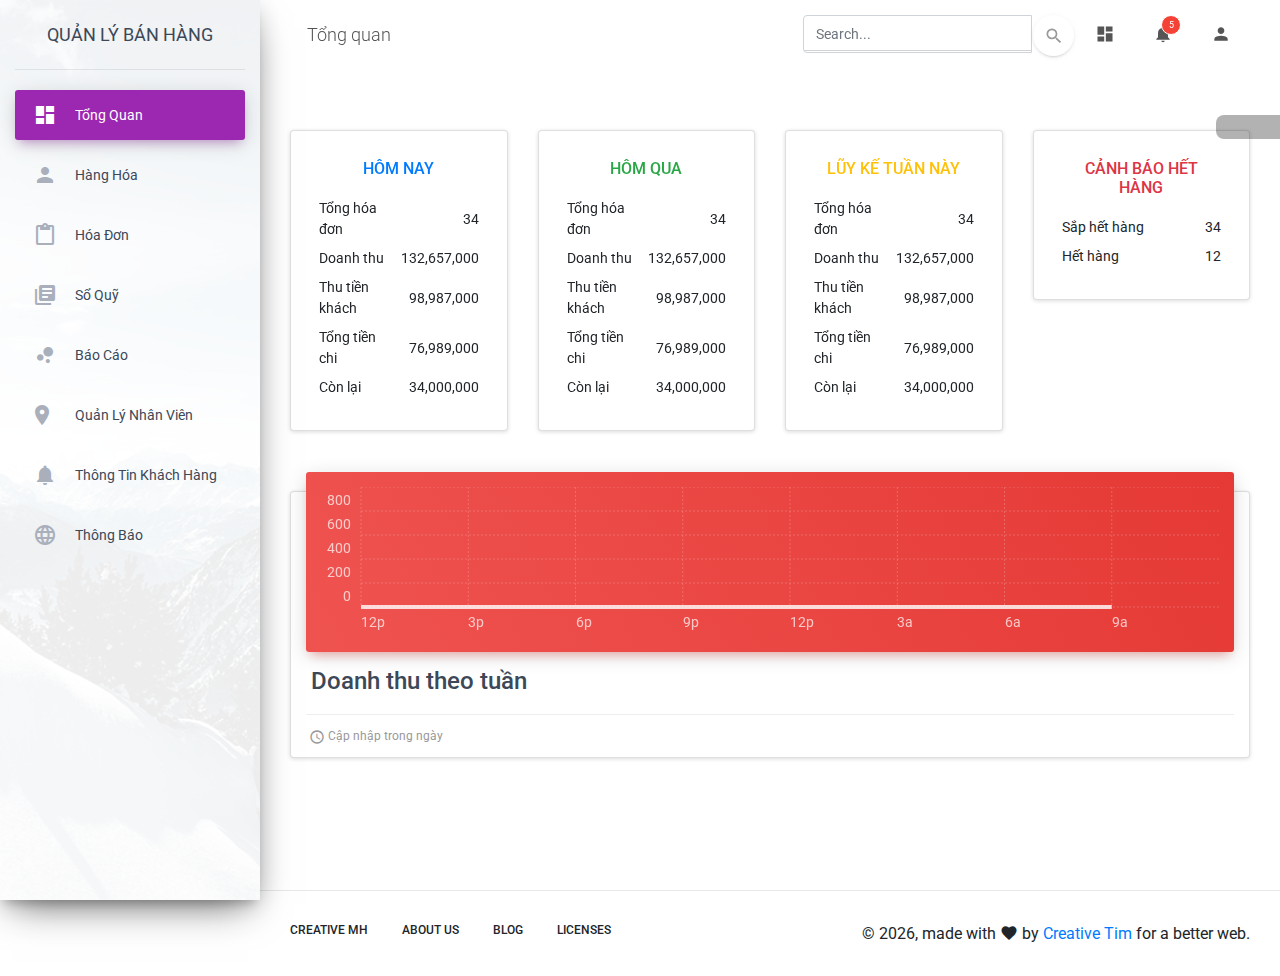
==== material-dashboard-master/examples/dashboard.html @ 80c6a771 "test" ====
<!DOCTYPE html>
<html lang="en">

<head>
  <meta charset="utf-8" />
  <link rel="apple-touch-icon" sizes="76x76" href="../assets/img/apple-icon.png">
  <link rel="icon" type="image/png" href="../assets/img/favicon.png">
  <meta http-equiv="X-UA-Compatible" content="IE=edge,chrome=1" />
  <title>
    Tổng quan
  </title>
  <meta content='width=device-width, initial-scale=1.0, shrink-to-fit=no' name='viewport' />
  <!--     Fonts and icons     -->
  <link rel="stylesheet" type="text/css" href="https://fonts.googleapis.com/css?family=Roboto:300,400,500,700|Roboto+Slab:400,700|Material+Icons" />
  <link rel="stylesheet" href="https://maxcdn.bootstrapcdn.com/font-awesome/latest/css/font-awesome.min.css">
  <!-- CSS Files -->
  <link href="../assets/css/material-dashboard.css?v=2.1.2" rel="stylesheet" />
  <!-- CSS Just for demo purpose, don't include it in your project -->
  <link href="../assets/demo/demo.css" rel="stylesheet" />
  <link rel="stylesheet" href="https://maxcdn.bootstrapcdn.com/bootstrap/4.5.2/css/bootstrap.min.css">
  <script src="https://ajax.googleapis.com/ajax/libs/jquery/3.5.1/jquery.min.js"></script>
  <script src="https://cdnjs.cloudflare.com/ajax/libs/popper.js/1.16.0/umd/popper.min.js"></script>
  <script src="https://maxcdn.bootstrapcdn.com/bootstrap/4.5.2/js/bootstrap.min.js"></script>
</head>

<body class="">
  <div class="wrapper ">
    <div class="sidebar" data-color="purple" data-background-color="white" data-image="../assets/img/sidebar-1.jpg">
      <!--
        Tip 1: You can change the color of the sidebar using: data-color="purple | azure | green | orange | danger"

        Tip 2: you can also add an image using data-image tag
    -->
      <div class="logo"><a href="http://www.creative-tim.com" class="simple-text logo-normal">
          Quản lý bán hàng
        </a></div>
      <div class="sidebar-wrapper">
        <ul class="nav">
          <li class="nav-item active  ">
            <a class="nav-link" href="./dashboard.html">
              <i class="material-icons">dashboard</i>
              <p>Tổng quan</p>
            </a>
          </li>
          <li class="nav-item ">
            <a class="nav-link" href="./products.html">
              <i class="material-icons">person</i>
              <p>Hàng hóa</p>
            </a>
          </li>
          <li class="nav-item ">
            <a class="nav-link" href="./hoadon.html">
              <i class="material-icons">content_paste</i>
              <p>Hóa đơn</p>
            </a>
          </li>
          <li class="nav-item ">
            <a class="nav-link" href="./soquy.html">
              <i class="material-icons">library_books</i>
              <p>Sổ quỹ</p>
            </a>
          </li>
          <li class="nav-item ">
            <a class="nav-link" href="./doanhthu.html">
              <i class="material-icons">bubble_chart</i>
              <p>Báo cáo</p>
            </a>
          </li>
          <li class="nav-item ">
            <a class="nav-link" href="./nhanvien.html">
              <i class="material-icons">location_ons</i>
              <p>Quản lý nhân viên</p>
            </a>
          </li>
          <li class="nav-item ">
            <a class="nav-link" href="./khachhang.html">
              <i class="material-icons">notifications</i>
              <p>Thông tin khách hàng</p>
            </a>
          </li>
          <li class="nav-item ">
            <a class="nav-link" href="./notifications.html">
              <i class="material-icons">language</i>
              <p>Thông báo</p>
            </a>
          </li>
        </ul>
      </div>
    </div>
    <div class="main-panel">
      <!-- Navbar -->
      <nav class="navbar navbar-expand-lg navbar-transparent navbar-absolute fixed-top ">
        <div class="container-fluid">
          <div class="navbar-wrapper">
            <a class="navbar-brand" href="javascript:;">Tổng quan</a>
          </div>
          <button class="navbar-toggler" type="button" data-toggle="collapse" aria-controls="navigation-index" aria-expanded="false" aria-label="Toggle navigation">
            <span class="sr-only">Toggle navigation</span>
            <span class="navbar-toggler-icon icon-bar"></span>
            <span class="navbar-toggler-icon icon-bar"></span>
            <span class="navbar-toggler-icon icon-bar"></span>
          </button>
          <div class="collapse navbar-collapse justify-content-end">
            <form class="navbar-form">
              <div class="input-group no-border">
                <input type="text" value="" class="form-control" placeholder="Search...">
                <button type="submit" class="btn btn-white btn-round btn-just-icon">
                  <i class="material-icons">search</i>
                  <div class="ripple-container"></div>
                </button>
              </div>
            </form>
            <ul class="navbar-nav">
              <li class="nav-item">
                <a class="nav-link" href="javascript:;">
                  <i class="material-icons">dashboard</i>
                  <p class="d-lg-none d-md-block">
                    Stats
                  </p>
                </a>
              </li>
              <li class="nav-item dropdown">
                <a class="nav-link" href="http://example.com" id="navbarDropdownMenuLink" data-toggle="dropdown" aria-haspopup="true" aria-expanded="false">
                  <i class="material-icons">notifications</i>
                  <span class="notification">5</span>
                  <p class="d-lg-none d-md-block">
                    Some Actions
                  </p>
                </a>
                <div class="dropdown-menu dropdown-menu-right" aria-labelledby="navbarDropdownMenuLink">
                  <a class="dropdown-item" href="#">Mike John responded to your email</a>
                  <a class="dropdown-item" href="#">You have 5 new tasks</a>
                  <a class="dropdown-item" href="#">You're now friend with Andrew</a>
                  <a class="dropdown-item" href="#">Another Notification</a>
                  <a class="dropdown-item" href="#">Another One</a>
                </div>
              </li>
              <li class="nav-item dropdown">
                <a class="nav-link" href="javascript:;" id="navbarDropdownProfile" data-toggle="dropdown" aria-haspopup="true" aria-expanded="false">
                  <i class="material-icons">person</i>
                  <p class="d-lg-none d-md-block">
                    Account
                  </p>
                </a>
                <div class="dropdown-menu dropdown-menu-right" aria-labelledby="navbarDropdownProfile">
                  <a class="dropdown-item" href="#">Profile</a>
                  <a class="dropdown-item" href="#">Settings</a>
                  <div class="dropdown-divider"></div>
                  <a class="dropdown-item" href="#">Log out</a>
                </div>
              </li>
            </ul>
          </div>
        </div>
      </nav>
      <!-- End Navbar -->
      <div class="content">
        <div class="container-fluid">
          <div class="row">
            <div class="col-lg-3 col-md-6 col-sm-6">
              <div class="card card-stats">
                <div class="card-header">                 
                  <h6 class="text-primary m-3 text-center">
                    Hôm nay
                  </h6>
                  <table class="table table-borderless">
                    <tbody>
                      <tr>
                        <td class="text-left py-1">Tổng hóa đơn</td>
                        <td class="py-0 text-right">34</td>
                      </tr>
                      <tr>
                        <td class="text-left py-1">Doanh thu</td>
                        <td class="py-0 text-right">132,657,000</td>
                      </tr>
                      <tr>
                        <td class="text-left py-1">Thu tiền khách</td>
                        <td class="py-0 text-right">98,987,000</td>
                      </tr>
                      <tr>
                        <td class="text-left py-1">Tổng tiền chi</td>
                        <td class="py-0 text-right">76,989,000</td>
                      </tr>
                      <tr>
                        <td class="text-left py-1">Còn lại</td>
                        <td class="py-0 text-right">34,000,000</td>
                      </tr>
                    </tbody>
                  </table>
                </div>
              </div>
            </div>
            <div class="col-lg-3 col-md-6 col-sm-6">
              <div class="card card-stats">
                <div class="card-header">                 
                  <h6 class="text-success m-3 text-center">
                    Hôm qua
                  </h6>
                  <table class="table table-borderless">
                    <tbody>
                      <tr>
                        <td class="text-left py-1">Tổng hóa đơn</td>
                        <td class="py-0 text-right">34</td>
                      </tr>
                      <tr>
                        <td class="text-left py-1">Doanh thu</td>
                        <td class="py-0 text-right">132,657,000</td>
                      </tr>
                      <tr>
                        <td class="text-left py-1">Thu tiền khách</td>
                        <td class="py-0 text-right">98,987,000</td>
                      </tr>
                      <tr>
                        <td class="text-left py-1">Tổng tiền chi</td>
                        <td class="py-0 text-right">76,989,000</td>
                      </tr>
                      <tr>
                        <td class="text-left py-1">Còn lại</td>
                        <td class="py-0 text-right">34,000,000</td>
                      </tr>
                    </tbody>
                  </table>
                </div>
              </div>
            </div>
            
            <div class="col-lg-3 col-md-6 col-sm-6">
              <div class="card card-stats">
                <div class="card-header">                 
                  <h6 class="text-warning m-3 text-center">
                    Lũy kế tuần này
                  </h6>
                  <table class="table table-borderless">
                    <tbody>
                      <tr>
                        <td class="text-left py-1">Tổng hóa đơn</td>
                        <td class="py-0 text-right">34</td>
                      </tr>
                      <tr>
                        <td class="text-left py-1">Doanh thu</td>
                        <td class="py-0 text-right">132,657,000</td>
                      </tr>
                      <tr>
                        <td class="text-left py-1">Thu tiền khách</td>
                        <td class="py-0 text-right">98,987,000</td>
                      </tr>
                      <tr>
                        <td class="text-left py-1">Tổng tiền chi</td>
                        <td class="py-0 text-right">76,989,000</td>
                      </tr>
                      <tr>
                        <td class="text-left py-1">Còn lại</td>
                        <td class="py-0 text-right">34,000,000</td>
                      </tr>
                    </tbody>
                  </table>
                </div>
              </div>
            </div>
            <div class="col-lg-3 col-md-6 col-sm-6">
              <div class="card card-stats">
                <div class="card-header">                 
                  <h6 class="text-danger m-3 text-center">
                    Cảnh báo hết hàng
                  </h6>
                  <table class="table table-borderless">
                    <tbody>
                      <tr>
                        <td class="text-left py-1">Sắp hết hàng</td>
                        <td class="py-0 text-right">34</td>
                      </tr>
                      <tr>
                        <td class="text-left py-1">Hết hàng</td>
                        <td class="py-0 text-right">12</td>
                      </tr>
                    </tbody>
                  </table>
                </div>
              </div>
            </div>
          </div>
          <div class="row">
            <!-- <div class="col-md-4">
              <div class="card card-chart">
                <div class="card-header card-header-success">
                  <div class="ct-chart" id="dailySalesChart"></div>
                </div>
                <div class="card-body">
                  <h4 class="card-title">Daily Sales</h4>
                  <p class="card-category">
                    <span class="text-success"><i class="fa fa-long-arrow-up"></i> 55% </span> increase in today sales.</p>
                </div>
                <div class="card-footer">
                  <div class="stats">
                    <i class="material-icons">access_time</i> updated 4 minutes ago
                  </div>
                </div>
              </div>
            </div>
            <div class="col-md-4">
              <div class="card card-chart">
                <div class="card-header card-header-warning">
                  <div class="ct-chart" id="websiteViewsChart"></div>
                </div>
                <div class="card-body">
                  <h4 class="card-title">Email Subscriptions</h4>
                  <p class="card-category">Last Campaign Performance</p>
                </div>
                <div class="card-footer">
                  <div class="stats">
                    <i class="material-icons">access_time</i> campaign sent 2 days ago
                  </div>
                </div>
              </div>
            </div> -->
            <div class="col-md-12">
              <div class="card card-chart">
                <div class="card-header card-header-danger">
                  <div class="ct-chart" id="completedTasksChart"></div>
                </div>
                <div class="card-body">
                  <h4 class="card-title">Doanh thu theo tuần</h4>
                  <p class="card-category"></p>
                </div>
                <div class="card-footer">
                  <div class="stats">
                    <i class="material-icons">access_time</i> Cập nhập trong ngày
                  </div>
                </div>
              </div>
            </div>
          </div>
          <div class="row">
            <div class="col-md-6">
              <img src="https://cafef.mediacdn.vn/k:2015/11-03-2015-11-15-30-sa-1426047344367/an-so-vinpro-tren-thi-truong-dien-tu-dien-may-tri-gia-hon-5-ty-usd.jpg" alt="" class="img-fluid ">
            </div>
            <div class="col-md-6 pt-5">
              <img src="https://lh3.googleusercontent.com/proxy/8wDE-Rsdy0x2GHE4mngHpRmIA7eTluphbeXsG3t8Bx5NBqUGTZd6cN5RZfjtw_g7pRmLVjQ9ryjRb3BkZs7ckys8gOQWhFRg29A0LyfLE0O_" class="img-fluid" alt="">
            </div>
          </div>
        </div>
        
      </div>
      <footer class="footer">
        <div class="container-fluid">
          <nav class="float-left">
            <ul>
              <li>
                <a href="https://www.creative-tim.com">
                  Creative MH
                </a>
              </li>
              <li>
                <a href="https://creative-tim.com/presentation">
                  About Us
                </a>
              </li>
              <li>
                <a href="http://blog.creative-tim.com">
                  Blog
                </a>
              </li>
              <li>
                <a href="https://www.creative-tim.com/license">
                  Licenses
                </a>
              </li>
            </ul>
          </nav>
          <div class="copyright float-right">
            &copy;
            <script>
              document.write(new Date().getFullYear())
            </script>, made with <i class="material-icons">favorite</i> by
            <a href="https://www.creative-tim.com" target="_blank">Creative Tim</a> for a better web.
          </div>
        </div>
      </footer>
    </div>
  </div>
  <div class="fixed-plugin">
    <div class="dropdown show-dropdown">
      <a href="#" data-toggle="dropdown">
        <i class="fa fa-cog fa-2x"> </i>
      </a>
      <ul class="dropdown-menu">
        <li class="header-title"> Sidebar Filters</li>
        <li class="adjustments-line">
          <a href="javascript:void(0)" class="switch-trigger active-color">
            <div class="badge-colors ml-auto mr-auto">
              <span class="badge filter badge-purple" data-color="purple"></span>
              <span class="badge filter badge-azure" data-color="azure"></span>
              <span class="badge filter badge-green" data-color="green"></span>
              <span class="badge filter badge-warning" data-color="orange"></span>
              <span class="badge filter badge-danger" data-color="danger"></span>
              <span class="badge filter badge-rose active" data-color="rose"></span>
            </div>
            <div class="clearfix"></div>
          </a>
        </li>
        <li class="header-title">Images</li>
        <li class="active">
          <a class="img-holder switch-trigger" href="javascript:void(0)">
            <img src="../assets/img/sidebar-1.jpg" alt="">
          </a>
        </li>
        <li>
          <a class="img-holder switch-trigger" href="javascript:void(0)">
            <img src="../assets/img/sidebar-2.jpg" alt="">
          </a>
        </li>
        <li>
          <a class="img-holder switch-trigger" href="javascript:void(0)">
            <img src="../assets/img/sidebar-3.jpg" alt="">
          </a>
        </li>
        <li>
          <a class="img-holder switch-trigger" href="javascript:void(0)">
            <img src="../assets/img/sidebar-4.jpg" alt="">
          </a>
        </li>
        <li class="button-container">
          <a href="https://www.creative-tim.com/product/material-dashboard" target="_blank" class="btn btn-primary btn-block">Free Download</a>
        </li>
        <!-- <li class="header-title">Want more components?</li>
            <li class="button-container">
                <a href="https://www.creative-tim.com/product/material-dashboard-pro" target="_blank" class="btn btn-warning btn-block">
                  Get the pro version
                </a>
            </li> -->
        <li class="button-container">
          <a href="https://demos.creative-tim.com/material-dashboard/docs/2.1/getting-started/introduction.html" target="_blank" class="btn btn-default btn-block">
            View Documentation
          </a>
        </li>
        <li class="button-container github-star">
          <a class="github-button" href="https://github.com/creativetimofficial/material-dashboard" data-icon="octicon-star" data-size="large" data-show-count="true" aria-label="Star ntkme/github-buttons on GitHub">Star</a>
        </li>
        <li class="header-title">Thank you for 95 shares!</li>
        <li class="button-container text-center">
          <button id="twitter" class="btn btn-round btn-twitter"><i class="fa fa-twitter"></i> &middot; 45</button>
          <button id="facebook" class="btn btn-round btn-facebook"><i class="fa fa-facebook-f"></i> &middot; 50</button>
          <br>
          <br>
        </li>
      </ul>
    </div>
  </div>
  <!--   Core JS Files   -->
  <script src="../assets/js/core/jquery.min.js"></script>
  <script src="../assets/js/core/popper.min.js"></script>
  <script src="../assets/js/core/bootstrap-material-design.min.js"></script>
  <script src="../assets/js/plugins/perfect-scrollbar.jquery.min.js"></script>
  <!-- Plugin for the momentJs  -->
  <script src="../assets/js/plugins/moment.min.js"></script>
  <!--  Plugin for Sweet Alert -->
  <script src="../assets/js/plugins/sweetalert2.js"></script>
  <!-- Forms Validations Plugin -->
  <script src="../assets/js/plugins/jquery.validate.min.js"></script>
  <!-- Plugin for the Wizard, full documentation here: https://github.com/VinceG/twitter-bootstrap-wizard -->
  <script src="../assets/js/plugins/jquery.bootstrap-wizard.js"></script>
  <!--	Plugin for Select, full documentation here: http://silviomoreto.github.io/bootstrap-select -->
  <script src="../assets/js/plugins/bootstrap-selectpicker.js"></script>
  <!--  Plugin for the DateTimePicker, full documentation here: https://eonasdan.github.io/bootstrap-datetimepicker/ -->
  <script src="../assets/js/plugins/bootstrap-datetimepicker.min.js"></script>
  <!--  DataTables.net Plugin, full documentation here: https://datatables.net/  -->
  <script src="../assets/js/plugins/jquery.dataTables.min.js"></script>
  <!--	Plugin for Tags, full documentation here: https://github.com/bootstrap-tagsinput/bootstrap-tagsinputs  -->
  <script src="../assets/js/plugins/bootstrap-tagsinput.js"></script>
  <!-- Plugin for Fileupload, full documentation here: http://www.jasny.net/bootstrap/javascript/#fileinput -->
  <script src="../assets/js/plugins/jasny-bootstrap.min.js"></script>
  <!--  Full Calendar Plugin, full documentation here: https://github.com/fullcalendar/fullcalendar    -->
  <script src="../assets/js/plugins/fullcalendar.min.js"></script>
  <!-- Vector Map plugin, full documentation here: http://jvectormap.com/documentation/ -->
  <script src="../assets/js/plugins/jquery-jvectormap.js"></script>
  <!--  Plugin for the Sliders, full documentation here: http://refreshless.com/nouislider/ -->
  <script src="../assets/js/plugins/nouislider.min.js"></script>
  <!-- Include a polyfill for ES6 Promises (optional) for IE11, UC Browser and Android browser support SweetAlert -->
  <script src="https://cdnjs.cloudflare.com/ajax/libs/core-js/2.4.1/core.js"></script>
  <!-- Library for adding dinamically elements -->
  <script src="../assets/js/plugins/arrive.min.js"></script>
  <!--  Google Maps Plugin    -->
  <script src="https://maps.googleapis.com/maps/api/js?key=YOUR_KEY_HERE"></script>
  <!-- Chartist JS -->
  <script src="../assets/js/plugins/chartist.min.js"></script>
  <!--  Notifications Plugin    -->
  <script src="../assets/js/plugins/bootstrap-notify.js"></script>
  <!-- Control Center for Material Dashboard: parallax effects, scripts for the example pages etc -->
  <script src="../assets/js/material-dashboard.js?v=2.1.2" type="text/javascript"></script>
  <!-- Material Dashboard DEMO methods, don't include it in your project! -->
  <script src="../assets/demo/demo.js"></script>
  <script>
    $(document).ready(function() {
      $().ready(function() {
        $sidebar = $('.sidebar');

        $sidebar_img_container = $sidebar.find('.sidebar-background');

        $full_page = $('.full-page');

        $sidebar_responsive = $('body > .navbar-collapse');

        window_width = $(window).width();

        fixed_plugin_open = $('.sidebar .sidebar-wrapper .nav li.active a p').html();

        if (window_width > 767 && fixed_plugin_open == 'Dashboard') {
          if ($('.fixed-plugin .dropdown').hasClass('show-dropdown')) {
            $('.fixed-plugin .dropdown').addClass('open');
          }

        }

        $('.fixed-plugin a').click(function(event) {
          // Alex if we click on switch, stop propagation of the event, so the dropdown will not be hide, otherwise we set the  section active
          if ($(this).hasClass('switch-trigger')) {
            if (event.stopPropagation) {
              event.stopPropagation();
            } else if (window.event) {
              window.event.cancelBubble = true;
            }
          }
        });

        $('.fixed-plugin .active-color span').click(function() {
          $full_page_background = $('.full-page-background');

          $(this).siblings().removeClass('active');
          $(this).addClass('active');

          var new_color = $(this).data('color');

          if ($sidebar.length != 0) {
            $sidebar.attr('data-color', new_color);
          }

          if ($full_page.length != 0) {
            $full_page.attr('filter-color', new_color);
          }

          if ($sidebar_responsive.length != 0) {
            $sidebar_responsive.attr('data-color', new_color);
          }
        });

        $('.fixed-plugin .background-color .badge').click(function() {
          $(this).siblings().removeClass('active');
          $(this).addClass('active');

          var new_color = $(this).data('background-color');

          if ($sidebar.length != 0) {
            $sidebar.attr('data-background-color', new_color);
          }
        });

        $('.fixed-plugin .img-holder').click(function() {
          $full_page_background = $('.full-page-background');

          $(this).parent('li').siblings().removeClass('active');
          $(this).parent('li').addClass('active');


          var new_image = $(this).find("img").attr('src');

          if ($sidebar_img_container.length != 0 && $('.switch-sidebar-image input:checked').length != 0) {
            $sidebar_img_container.fadeOut('fast', function() {
              $sidebar_img_container.css('background-image', 'url("' + new_image + '")');
              $sidebar_img_container.fadeIn('fast');
            });
          }

          if ($full_page_background.length != 0 && $('.switch-sidebar-image input:checked').length != 0) {
            var new_image_full_page = $('.fixed-plugin li.active .img-holder').find('img').data('src');

            $full_page_background.fadeOut('fast', function() {
              $full_page_background.css('background-image', 'url("' + new_image_full_page + '")');
              $full_page_background.fadeIn('fast');
            });
          }

          if ($('.switch-sidebar-image input:checked').length == 0) {
            var new_image = $('.fixed-plugin li.active .img-holder').find("img").attr('src');
            var new_image_full_page = $('.fixed-plugin li.active .img-holder').find('img').data('src');

            $sidebar_img_container.css('background-image', 'url("' + new_image + '")');
            $full_page_background.css('background-image', 'url("' + new_image_full_page + '")');
          }

          if ($sidebar_responsive.length != 0) {
            $sidebar_responsive.css('background-image', 'url("' + new_image + '")');
          }
        });

        $('.switch-sidebar-image input').change(function() {
          $full_page_background = $('.full-page-background');

          $input = $(this);

          if ($input.is(':checked')) {
            if ($sidebar_img_container.length != 0) {
              $sidebar_img_container.fadeIn('fast');
              $sidebar.attr('data-image', '#');
            }

            if ($full_page_background.length != 0) {
              $full_page_background.fadeIn('fast');
              $full_page.attr('data-image', '#');
            }

            background_image = true;
          } else {
            if ($sidebar_img_container.length != 0) {
              $sidebar.removeAttr('data-image');
              $sidebar_img_container.fadeOut('fast');
            }

            if ($full_page_background.length != 0) {
              $full_page.removeAttr('data-image', '#');
              $full_page_background.fadeOut('fast');
            }

            background_image = false;
          }
        });

        $('.switch-sidebar-mini input').change(function() {
          $body = $('body');

          $input = $(this);

          if (md.misc.sidebar_mini_active == true) {
            $('body').removeClass('sidebar-mini');
            md.misc.sidebar_mini_active = false;

            $('.sidebar .sidebar-wrapper, .main-panel').perfectScrollbar();

          } else {

            $('.sidebar .sidebar-wrapper, .main-panel').perfectScrollbar('destroy');

            setTimeout(function() {
              $('body').addClass('sidebar-mini');

              md.misc.sidebar_mini_active = true;
            }, 300);
          }

          // we simulate the window Resize so the charts will get updated in realtime.
          var simulateWindowResize = setInterval(function() {
            window.dispatchEvent(new Event('resize'));
          }, 180);

          // we stop the simulation of Window Resize after the animations are completed
          setTimeout(function() {
            clearInterval(simulateWindowResize);
          }, 1000);

        });
      });
    });
  </script>
  <script>
    $(document).ready(function() {
      // Javascript method's body can be found in assets/js/demos.js
      md.initDashboardPageCharts();

    });
  </script>
</body>

</html>
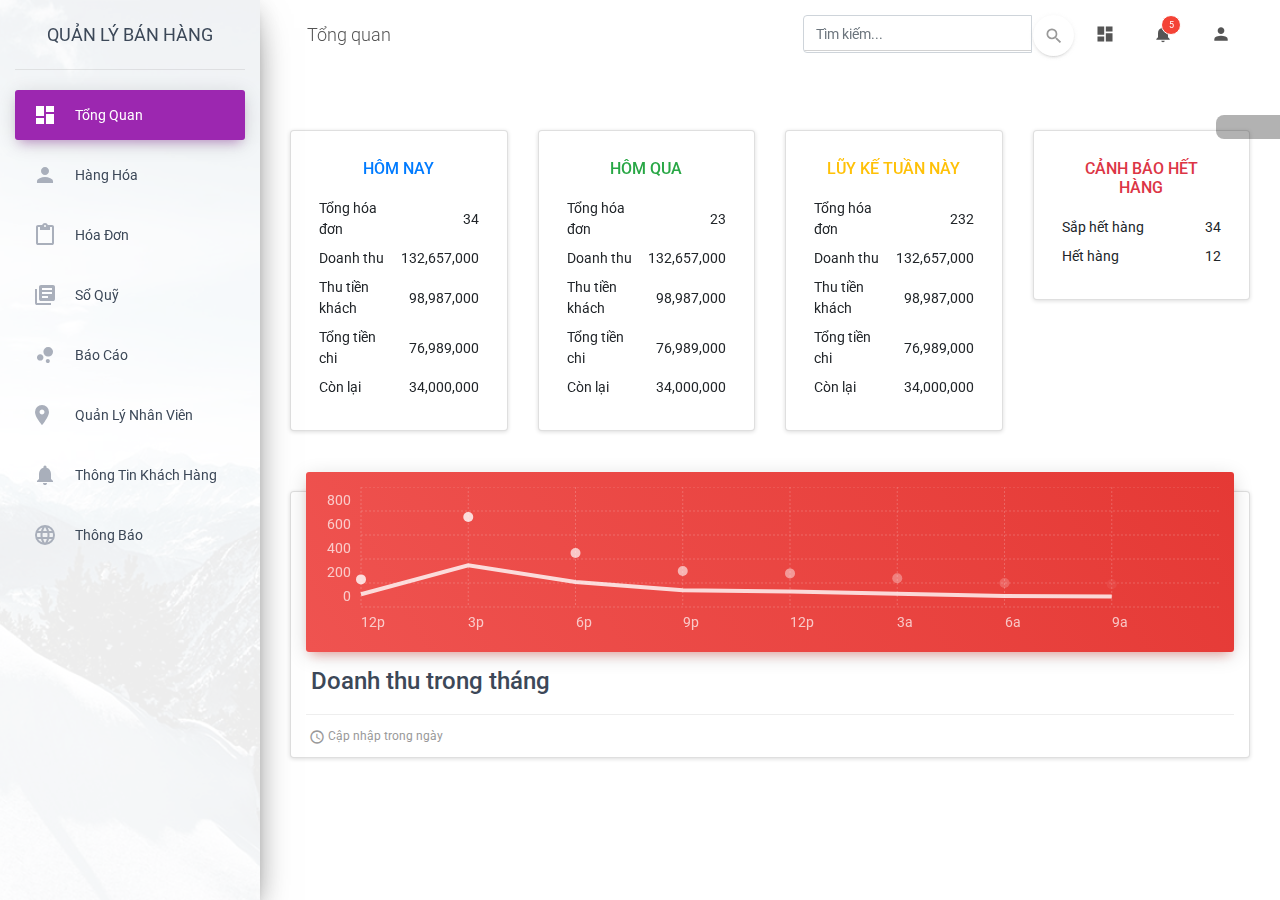
==== commit e5f7f238: "test1" ====
--- a/material-dashboard-master/examples/dashboard.html
+++ b/material-dashboard-master/examples/dashboard.html
@@ -31,7 +31,7 @@
 
         Tip 2: you can also add an image using data-image tag
     -->
-      <div class="logo"><a href="http://www.creative-tim.com" class="simple-text logo-normal">
+      <div class="logo"><a href="http://127.0.0.1:5500/products.html" class="simple-text logo-normal">
           Quản lý bán hàng
         </a></div>
       <div class="sidebar-wrapper">
@@ -103,7 +103,7 @@
           <div class="collapse navbar-collapse justify-content-end">
             <form class="navbar-form">
               <div class="input-group no-border">
-                <input type="text" value="" class="form-control" placeholder="Search...">
+                <input type="text" value="" class="form-control" placeholder="Tìm kiếm...">
                 <button type="submit" class="btn btn-white btn-round btn-just-icon">
                   <i class="material-icons">search</i>
                   <div class="ripple-container"></div>
@@ -200,7 +200,7 @@
                     <tbody>
                       <tr>
                         <td class="text-left py-1">Tổng hóa đơn</td>
-                        <td class="py-0 text-right">34</td>
+                        <td class="py-0 text-right">23</td>
                       </tr>
                       <tr>
                         <td class="text-left py-1">Doanh thu</td>
@@ -234,7 +234,7 @@
                     <tbody>
                       <tr>
                         <td class="text-left py-1">Tổng hóa đơn</td>
-                        <td class="py-0 text-right">34</td>
+                        <td class="py-0 text-right">232</td>
                       </tr>
                       <tr>
                         <td class="text-left py-1">Doanh thu</td>
@@ -319,7 +319,7 @@
                   <div class="ct-chart" id="completedTasksChart"></div>
                 </div>
                 <div class="card-body">
-                  <h4 class="card-title">Doanh thu theo tuần</h4>
+                  <h4 class="card-title">Doanh thu trong tháng</h4>
                   <p class="card-category"></p>
                 </div>
                 <div class="card-footer">
@@ -341,41 +341,7 @@
         </div>
         
       </div>
-      <footer class="footer">
-        <div class="container-fluid">
-          <nav class="float-left">
-            <ul>
-              <li>
-                <a href="https://www.creative-tim.com">
-                  Creative MH
-                </a>
-              </li>
-              <li>
-                <a href="https://creative-tim.com/presentation">
-                  About Us
-                </a>
-              </li>
-              <li>
-                <a href="http://blog.creative-tim.com">
-                  Blog
-                </a>
-              </li>
-              <li>
-                <a href="https://www.creative-tim.com/license">
-                  Licenses
-                </a>
-              </li>
-            </ul>
-          </nav>
-          <div class="copyright float-right">
-            &copy;
-            <script>
-              document.write(new Date().getFullYear())
-            </script>, made with <i class="material-icons">favorite</i> by
-            <a href="https://www.creative-tim.com" target="_blank">Creative Tim</a> for a better web.
-          </div>
-        </div>
-      </footer>
+
     </div>
   </div>
   <div class="fixed-plugin">
